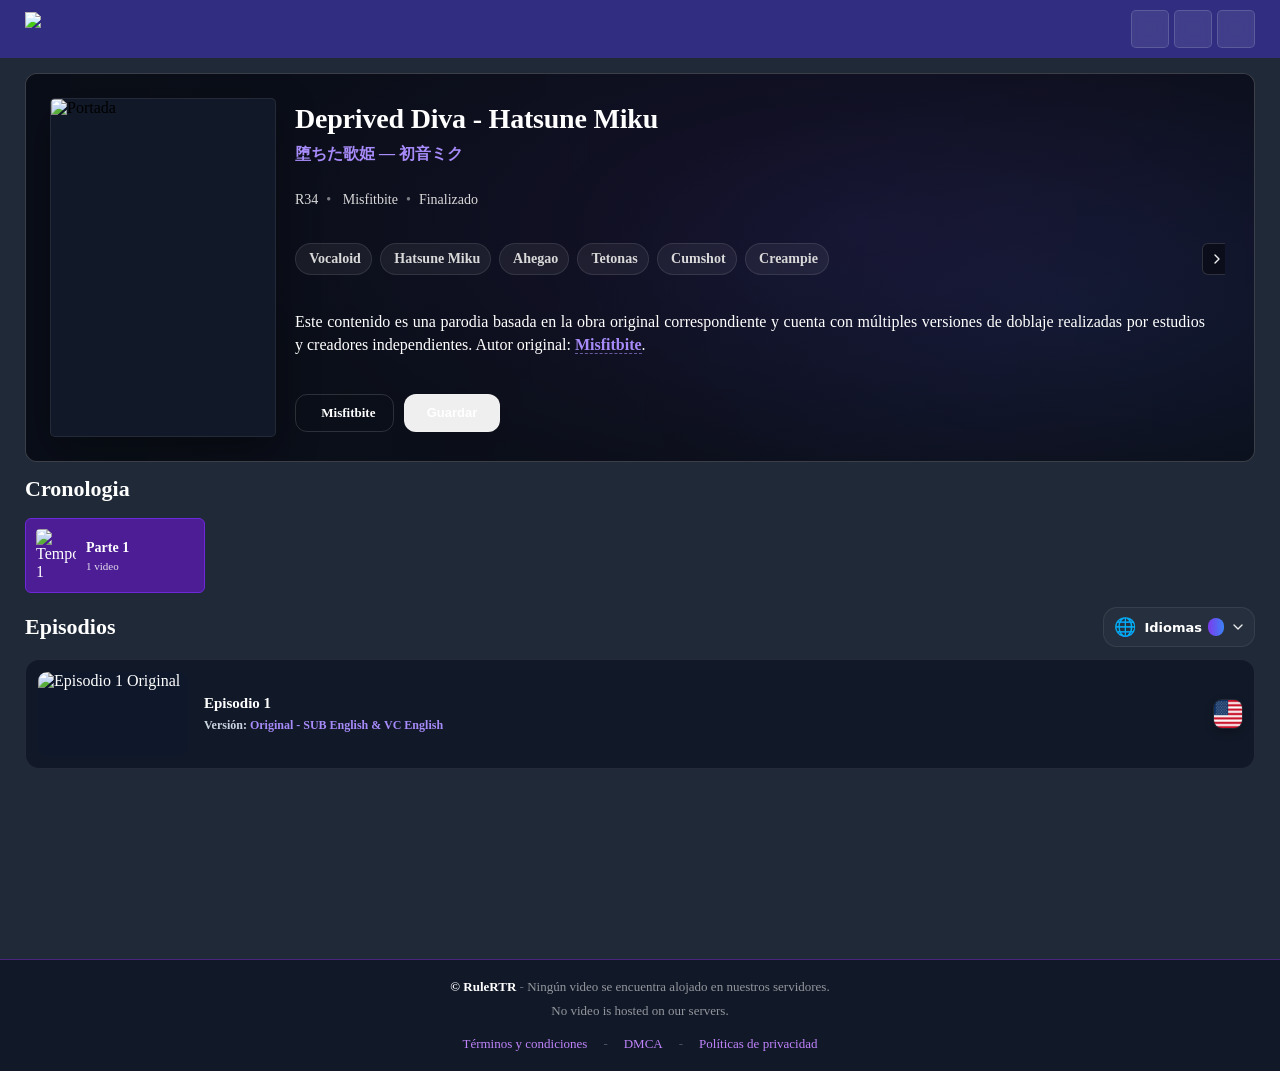
==== r/1/index.html @ e197fc90 "Create index.html" ====
<!DOCTYPE html>
<html lang="es">
<head>

<!-- Font Awesome -->
<link rel="stylesheet" href="/assets/css/font-awesome.min.css">
<link rel="preconnect" href="https://fonts.googleapis.com">
<link rel="preconnect" href="https://fonts.gstatic.com" crossorigin>
<link rel="icon" href="/favicon.ico" type="image/x-icon">
      
<meta property="og:type" content="website">
<meta content='Ver Deprived Diva - Hatsune Miku' property='og:title'/>
<meta content='https://rule.sitiosrtr.com/r/1' property='og:url'/>
<meta content='article' property='og:type'/>
<meta content='RuleRTR' property='og:site_name'/>
<meta content='Disfruta Deprived Diva - Hatsune Miku en excelente calidad...' property='og:description'/>
<meta content='https://rule.sitiosrtr.com/assets/img/cover/1.webp' property='og:image'/>
<meta content='es_ES' property='og:locale'/>
<meta content='en_US' property='og:locale:alternate'/>
<meta content='en_GB' property='og:locale:alternate'/>
<meta content='Ver Deprived Diva - Hatsune Miku' name='twitter:title'/>
<meta content='USARIO-TWITTER' name='twitter:site'/>
<meta content='USARIO-TWITTER' name='twitter:creator'/>
<meta content='summary_large_image' name='twitter:card'/>

  
<!-- CSS Style Configuracion -->
  <link rel="stylesheet" href="/assets/css/loader.css">
  <link rel="stylesheet" href="/assets/css/fonts.css">
  <link rel="stylesheet" href="/assets/css/header.css">
  <link rel="stylesheet" href="/assets/css/portada.css">
  <link rel="stylesheet" href="/assets/css/copiar.css">
  <link rel="stylesheet" href="/assets/css/biblioteca-ui.css">

<!-- JS prioridad Configuracion -->
<script src="https://cdn.onesignal.com/sdks/web/v16/OneSignalSDK.page.js" defer></script>
<script src="/assets/js/Onesignalpush.js" defer></script>
<script src="/assets/js/loader.js" defer></script>
  

  <meta charset="UTF-8" />
  <meta name="viewport" content="width=device-width, initial-scale=1.0" />

  <title> Deprived Diva - Hatsune Miku </title>

</head>
  <body>

<!-- LOADER SIMPLE (espera TODO) -->
<div id="loader">
  <div class="loader-box">
    <div class="loader-bar">
      <span></span>
    </div>
  </div>
</div>
    
<header class="header">
  <div class="header-container">
    
<!-- LOGO IZQUIERDA -->
<div class="logo">
  <a href="/">
    <img src="/assets/img/logo.webp">
  </a>
</div>

  <!-- DERECHA -->
  <div class="actions">
  <!-- 🔔 CAMPANA -->
  <button class="icon-btn" id="notifToggle">
    <i class="fa fa-bell-slash" id="bellIcon"></i>
  </button>
  <!-- 🔍 BUSCADOR -->
  <button class="icon-btn" onclick="abrirBusqueda()">
    <i class="fa fa-search"></i>
  </button>
  <!-- ☰ MENU -->
  <button class="icon-btn" onclick="toggleMenu()">
    <i class="fa fa-bars"></i>
  </button>
  </div>

<div id="searchBar">
 <div class="search-container">

  <div class="search-input-wrap">
    <i class="fa fa-search"></i>
    <input type="text" id="searchInput" placeholder="Buscar rule..." />
  </div>
  <!-- BOTÓN FILTROS -->
  <a href="/catalogo/" class="filter-btn">
    <i class="fa fa-sliders"></i>
    <span>Filtros</span>
  </a>
  <!-- TU BOTÓN X -->
  <button onclick="cerrarBusqueda()">
    <i class="fa fa-times"></i>
  </button>

</div>
</div>

<!-- WARNING -->
<div id="notifWarning">
  <span class="close" id="closeWarning">✖</span>
  <p style="margin:5px 0;">🔕 Notificaciones bloqueadas</p>
  <a href="https://media.onesignal.com/web-sdk/bell/edge-unblock.png" target="_blank">
    <img src="https://media.onesignal.com/web-sdk/bell/edge-unblock.png">
  </a>
</div>

<!-- TOAST -->
<div id="notifToast">
  <span class="close" id="closeToast">✖</span>
  <p id="toastText" style="margin:5px 0;"></p>
</div>
        

<!-- OVERLAY -->
<div id="overlay" onclick="toggleMenu()"></div>

<!-- MENÚ -->
<div id="menu">
  <div class="menu-profile">
    <div class="menu-profile-bg"></div>

    <button class="menu-profile-help" id="menuProfileHelp" type="button" onclick="toggleMenuInstructions(event)" aria-label="Ver instrucciones" aria-expanded="false">
      <i class="fa fa-exclamation"></i>
    </button>

    <div class="menu-instructions-panel" id="menuInstructionsPanel" aria-hidden="true">
      <strong>Instrucciones</strong>
      <span>Configura tu nombre desde Biblioteca.</span>
      <span>Toca la foto para cambiar tu perfil.</span>
      <span>Todo se guarda solo en este dispositivo.</span>
    </div>
 
    <button class="menu-profile-avatar" id="profilePreview" type="button" onclick="openProfilePanel()" aria-label="Ver perfil">
      <img id="profilePreviewImg" alt="Foto de perfil">
      <i class="fa fa-user"></i>
    </button>

    <div class="menu-profile-info">
      <p class="menu-profile-kicker">Biblioteca local</p>
      <p class="menu-profile-title" id="menuLibraryName">Mi biblioteca</p>
      <p class="menu-profile-subtitle" id="menuLibrarySubtitle">Instrucciones en ‹!›</p>
    </div>

    <a class="menu-profile-library" href="/biblioteca">
      <i class="fa fa-bookmark"></i>
      <span>Ver mi biblioteca</span>
    </a>

    <input class="profile-file-input" id="profileImageInput" type="file" accept="image/*">
  </div>
  
  <div class="menu-links">
    <a href="/"><i class="fa fa-home"></i>Inicio</a>
    <a href="/assets/link/Anime"><i class="fa fa-play-circle"></i>Anime</a>
    <a href="/assets/link/Hentai"><i class="fa fa-heart"></i>Hentai</a>
    <a href="/assets/link/Doujins"><i class="fa fa-book"></i>Doujins</a>
    <a href="/assets/link/Rule34"><i class="fa fa-fire"></i>Rule34</a>
    <a href="/assets/link/ErogeGames"><i class="fa fa-gamepad"></i>Eroge Games</a>
    <a href="/assets/link/DMCA"><i class="fa fa-ban"></i>DMCA</a>
    <a href="/assets/link/Contacto"><i class="fa fa-envelope"></i>Contacto</a>
    <a href="/assets/link/Donar"><i class="fa fa-paypal"></i>Donar</a>
    <a href="/assets/link/Donar"><i class="fa fa-gift"></i>Membresias</a>
    <a href="/biblioteca"><i class="fa fa-bookmark"></i>Mis Guardados</a>
  </div>

  <div class="menu-social">
    <a href="/assets/link/Twitter" title="X/Twitter"><i class="fa fa-twitter"></i></a>
    <a href="/assets/link/WhatsApp" title="WhatsApp"><i class="fa fa-whatsapp"></i></a>
    <a href="/assets/link/Facebook" title="Facebook"><i class="fa fa-facebook"></i></a>
    <a href="/assets/link/YouTube" title="YouTube"><i class="fa fa-youtube-play"></i></a>
    <a href="/assets/link/Donar" title="Donar"><i class="fa fa-paypal"></i></a>
  </div>
</div>

 <div id="profilePanel" class="profile-panel" aria-hidden="true">
  <div class="profile-panel-backdrop" onclick="closeProfilePanel()"></div>

  <div class="profile-card" role="dialog" aria-modal="true" aria-label="Perfil local">
    <button class="profile-card-close" type="button" onclick="closeProfilePanel()" aria-label="Cerrar">
      <i class="fa fa-times"></i>
    </button>

    <div class="profile-card-glow"></div>

    <div class="profile-card-avatar" id="profilePanelPreview">
      <img id="profilePanelImg" alt="Foto de perfil grande">
      <i class="fa fa-user"></i>
    </div>

    <h3 id="profilePanelTitle">Mi biblioteca</h3>
    <p id="profilePanelSubtitle">Personaliza tu biblioteca en este dispositivo.</p>

    <div class="profile-card-actions">
      <button type="button" onclick="triggerProfileImagePicker()">
        <i class="fa fa-camera"></i> Cambiar foto
      </button>
      <button type="button" class="danger" onclick="removeProfileImage()">
        <i class="fa fa-trash"></i> Quitar
      </button>
    </div>

  </div>
</div>
    
</header>
   

<!-- JS Script Configuracion -->
  <script src="/assets/js/header.js"></script>
  <script src="/assets/js/zoom.js"></script>
  <script src="/assets/js/portada.js" defer></script>
  <script src="/assets/js/biblioteca-core.js" defer></script>
  <script src="/assets/js/portada-listas.js" defer></script>






    

      
<!-- AQUI COMIENZA EL HTML NORMAL CON JS NORMAL -->
<div class="container-reproductor">
  <div class="rtr-page">

    <!-- HERO -->
    <section class="rtr-hero"
       
       style="--bg:url('/assets/img/cover/1.webp')"
      
        data-rtr-item
        data-id="1"
        data-titulo="Deprived Diva - Hatsune Miku"
        data-imagen="/assets/img/cover/1.webp"
        data-url="/r/1"
        data-badge="R34">

      <div class="rtr-hero-inner">

        <!-- Portada -->
        <div class="rtr-cover">
          <img
            src="/assets/img/banner/1.webp"
            alt="Portada">
        </div>

        <!-- Info -->
<div class="rtr-info">

  <div class="rtr-info-top">
    <h1 class="rtr-title">Deprived Diva - Hatsune Miku</h1>
    <p class="rtr-subjp">堕ちた歌姫 ― 初音ミク</p>



  </div>
    <div class="rtr-meta">
      <span><i class="fa fa-eercast" aria-hidden="true"></i> R34</span><span class="rtr-dot">•</span>
      <span><i class="fa fa-user-o" aria-hidden="true"></i>&nbsp;Misfitbite</span><span class="rtr-dot">•</span>
      <a href="/catalogo/?estado=finalizado"><span>Finalizado</span></a>
    </div>

    <div class="rtr-tags-wrap">
      <button class="rtr-tags-nav rtr-tags-left is-hidden" type="button" aria-label="Ver categorías anteriores">
        <svg viewBox="0 0 24 24" fill="none" aria-hidden="true">
          <path d="M15 6l-6 6 6 6" stroke="white" stroke-width="2" stroke-linecap="round" stroke-linejoin="round"/>
        </svg>
      </button>

      <div class="rtr-tags" id="rtrTags" aria-label="Categorías (desliza para ver más)">
        <a href="/catalogo/?categoria=Vocaloid" class="rtr-tag"><i class="fa fa-tags" aria-hidden="true"></i>&nbsp;Vocaloid</a>
        <a href="/catalogo/?personaje=Hatsune+Miku" class="rtr-tag"><i class="fa fa-tags" aria-hidden="true"></i>&nbsp;Hatsune Miku</a>
        <a href="/catalogo/?genre=Ahegao" class="rtr-tag"><i class="fa fa-tags" aria-hidden="true"></i>&nbsp;Ahegao</a>
        <a href="/catalogo/?genre=Tetonas" class="rtr-tag"><i class="fa fa-tags" aria-hidden="true"></i>&nbsp;Tetonas</a>
        <a href="/catalogo/?genre=Cumshot" class="rtr-tag"><i class="fa fa-tags" aria-hidden="true"></i>&nbsp;Cumshot</a>
        <a href="/catalogo/?genre=Creampie" class="rtr-tag"><i class="fa fa-tags" aria-hidden="true"></i>&nbsp;Creampie</a>
      </div>

      <button class="rtr-tags-nav rtr-tags-right" type="button" aria-label="Ver más categorías">
        <svg viewBox="0 0 24 24" fill="none" aria-hidden="true">
          <path d="M9 6l6 6-6 6" stroke="white" stroke-width="2" stroke-linecap="round" stroke-linejoin="round"/>
        </svg>
      </button>
    </div>

    <p class="rtr-desc">
        Este contenido es una parodia basada en la obra original correspondiente y cuenta con múltiples versiones de doblaje realizadas por estudios y creadores independientes. 
        Autor original: <a href="https://www.patreon.com/Misfitbite" target="_blank" rel="noopener" style="color:#a78bfa;text-decoration:none;font-weight:700;border-bottom:1px dashed rgba(167,139,250,.6);">Misfitbite</a>. 
    </p>
  <div class="rtr-info-bottom">


    <div class="rtr-actions">
      <a class="rtr-btn" href="/catalogo/?autor=Misfitbite">
        <i class="fa fa-user-o" aria-hidden="true"></i>&nbsp;Misfitbite&nbsp;
      </a>
      
      <button class="rtr-btn biblio-save-trigger" type="button" data-biblio-open-save>
        <i class="fa fa-bookmark-o"></i> Guardar <i class="fa fa-angle-down"></i>
      </button>
    
    </div>
  </div>

</div>    </section>
  </div>
    <!-- EPISODIOS -->

  <!-- ✅ EPISODIOS FUERA de .rtr-page -->
<div class="rtr-episodes-outer">
    <section class="rtr-episodes">

      <!-- Esto es para temporadas -->
      <h2 class="rtr-episodes-title rtr-title-space">Cronologia</h2>

      <nav class="rtr-seasons">

        <a class="rtr-season active" href="/1">
          <img src="/assets/img/cover/1.webp" alt="Temporada 1">
          <span>
            <strong>Parte 1</strong>
            <span>1 video</span>
          </span>
        </a>

      </nav>

      <!-- Esto es para episodios + selector de idiomas -->
      <div class="rtr-episodes-head">

        <h2 class="rtr-episodes-title">Episodios</h2>

        <!-- Esto es tu selector de idioma -->
        <div class="rtr-lang">
          <button class="rtr-lang-btn" id="langBtn"
            type="button"
            aria-haspopup="menu"
            aria-expanded="false"
            aria-controls="langMenu">
            <span class="rtr-lang-ico" aria-hidden="true">🌐</span>
            <span>Idiomas</span>
            <span class="rtr-lang-pill" id="langCurrentPill"></span>
            <svg class="rtr-lang-chev" viewBox="0 0 24 24" fill="none" aria-hidden="true">
              <path d="M6 9l6 6 6-6" stroke="currentColor" stroke-width="2" stroke-linecap="round" stroke-linejoin="round"/>
            </svg>
          </button>

          <div class="rtr-lang-menu" id="langMenu" role="menu" aria-label="Seleccionar idioma">

            <button type="button" class="rtr-lang-item is-active" data-lang="original" role="menuitem">
              Original <span class="rtr-lang-note">Rule Original - SUB Inglés & VC Inglés</span>
            </button>

            <!--<button type="button" class="rtr-lang-item" data-lang="sub_es" role="menuitem">
              SUB-ES <span class="rtr-lang-note">Subtítulos en español</span>
            </button>-->

          </div>
        </div>

      </div>

      <!-- Esto es para listado de episodios con TU sistema data-lang -->
      <div class="rtr-ep-grid" id="episodesGrid">



        <!-- ORIGINAL: Episodio 1 -->
        <a class="rtr-ep-card" data-lang="original" href="/1/EN">
          <div class="rtr-ep-thumb">
            <img src="/assets/img/thumb/1-1.webp" alt="Episodio 1 Original">

          </div>
          <div class="rtr-ep-info">
            <h3 class="rtr-ep-title">Episodio 1</h3>
            <div class="rtr-ep-version">Versión: <strong>Original - SUB English & VC English</strong></div>
          </div>
          <img class="rtr-ep-flag" src="/assets/img/eng.png" alt="EN">
        </a>




      </div>

    </section>
  </div>
      
</div>

        
</body>


      
</html>

<footer style="

  margin:190px 0 0;
  padding:15px 34px;
  text-align:center;
  background:#111827;
  border-top:1px solid rgba(147,51,234,.45);
  color:rgba(255,255,255,.68);
  font-size:13px;
  line-height:1.8;
">

<div style="
  margin-bottom:10px;
  color:rgba(255,255,255,.55);
">

  <span style="
    color:#fff;
    font-weight:700;">
    © RuleRTR
  </span>

  <span style="color:rgba(255,255,255,.35);">
    -
  </span>

  Ningún video se encuentra alojado en nuestros servidores.<br>
  No video is hosted on our servers.

</div>

  <div style="
    display:flex;
    justify-content:center;
    gap:10px 16px;
    flex-wrap:wrap;
  ">
    <a href="/assets/link/terminos" style="color:#c084fc;text-decoration:none;">Términos y condiciones</a>
    <span style="color:rgba(255,255,255,.25);">-</span>
    <a href="/assets/link/DMCA" style="color:#c084fc;text-decoration:none;">DMCA</a>
    <span style="color:rgba(255,255,255,.25);">-</span>
    <a href="/assets/link/privacidad" style="color:#c084fc;text-decoration:none;">Políticas de privacidad</a>
  </div>

</footer>

<script>
document.getElementById("rtr-year").textContent = new Date().getFullYear();
</script>
---- assets/css/header.css ----
* {
  box-sizing: border-box;
}

@font-face {
  font-family: 'Comic Neue';
  src: url('../fuentes/comic-neue/ComicNeue-Regular.ttf') format('truetype');
  font-weight: 400;
}

@font-face {
  font-family: 'Comic Neue';
  src: url('../fuentes/comic-neue/ComicNeue-Bold.ttf') format('truetype');
  font-weight: 700;
}


@font-face {
  font-family: 'Open Sans';
  src: url('../fuentes/open-sans/OpenSans-Regular.ttf') format('truetype');
  font-weight: 400;
}
@font-face {
  font-family: 'Open Sans';
  src: url('../fuentes/open-sans/OpenSans-SemiBold.ttf') format('truetype');
  font-weight: 600;
}
@font-face {
  font-family: 'Open Sans';
  src: url('../fuentes/open-sans/OpenSans-Bold.ttf') format('truetype');
  font-weight: 700;
}

@font-face {
  font-family: 'Rubik';
  src: url('../fuentes/rubik/Rubik-Regular.ttf') format('truetype');
  font-weight: 400;
}
@font-face {
  font-family: 'Rubik';
  src: url('../fuentes/rubik/Rubik-Medium.ttf') format('truetype');
  font-weight: 500;
}
@font-face {
  font-family: 'Rubik';
  src: url('../fuentes/rubik/Rubik-Bold.ttf') format('truetype');
  font-weight: 700;
}


/* RESET */
html, body {
  margin: 0;
  padding: 0;
  font-family: 'Open Sans', sans-serif;
}

/* HEADER */
.header {
  background: #312e81;
  position: sticky;
  top: 0;
  z-index: 1000;
}

.header-container {
  max-width: 1250px;
  margin: 0 auto;
  display: flex;
  justify-content: space-between;
  align-items: center;
  padding: 10px;
}

/* LOGO */
.logo img {
  height: 35px;
  display: block;
  filter: saturate(1.4) brightness(1.1);
}

/* ICONOS DERECHA */
.actions {
  display: flex;
  align-items: center;
  gap: 5px;
  position: relative;
}

.actions i {
  color: white;
  font-size: 18px;
  cursor: pointer;
  transition: 0.3s;
}

.actions i:hover {
  color: #775cdc;
}

/* BOTONES DEL HEADER */
.icon-btn {
  width: 38px;
  height: 38px;
  background: rgba(255, 255, 255, 0.08);
  border: 1px solid rgba(255, 255, 255, 0.15);
  padding: 0;
  border-radius: 5px;
  cursor: pointer;
  display: flex;
  align-items: center;
  justify-content: center;
  backdrop-filter: blur(6px);
  -webkit-backdrop-filter: blur(6px);
  transition: background 0.25s ease, transform 0.25s ease, border-color 0.25s ease;
}

.icon-btn i {
  color: white;
  font-size: 16px;
  pointer-events: none;
}

.icon-btn:hover {
  background: rgba(255, 255, 255, 0.15);
  border-color: rgba(255, 255, 255, 0.25);
  transform: translateY(-1px);
}

/* PERFIL DENTRO DEL TOGGLE */
.menu-profile {
  position: relative;
  padding: 18px 14px 14px;
  overflow: hidden;
  border-bottom: 1px solid rgba(255,255,255,0.12);
  background:
    radial-gradient(circle at 20% 0%, rgba(147, 51, 234, .55), transparent 42%),
    linear-gradient(135deg, rgba(22, 130, 216, .40), rgba(49, 46, 129, .30));
}

.menu-profile-bg {
  position: absolute;
  inset: 0;
  background:
    linear-gradient(135deg, rgba(255,255,255,.10), transparent 40%),
    radial-gradient(circle at 95% 15%, rgba(255,255,255,.18), transparent 24%);
  pointer-events: none;
}

.menu-profile-avatar {
  position: relative;
  width: 66px;
  height: 66px;
  margin: 0 auto 10px;
  border-radius: 22px;
  display: grid;
  place-items: center;
  overflow: hidden;
  color: #fff;
  background: linear-gradient(135deg, rgba(22, 130, 216, .85), rgba(147, 51, 234, .9));
  border: 2px solid rgba(255,255,255,.32);
  box-shadow: 0 12px 28px rgba(0,0,0,.28);
}

.menu-profile-avatar::after {
  content: "";
  position: absolute;
  inset: 3px;
  border-radius: 18px;
  border: 1px solid rgba(255,255,255,.18);
  pointer-events: none;
}

.menu-profile-avatar img {
  width: 100%;
  height: 100%;
  object-fit: cover;
  display: none;
}

.menu-profile-avatar.has-image img {
  display: block;
}

.menu-profile-avatar.has-image i {
  display: none;
}

.menu-profile-avatar i {
  font-size: 28px;
}

.menu-profile-info {
  position: relative;
  text-align: center;
}

.menu-profile-title {
  margin: 0 0 3px;
  color: #fff;
  font-size: 15px;
  font-weight: 700;
  letter-spacing: .2px;
}

.menu-profile-subtitle {
  margin: 0;
  color: rgba(255,255,255,.72);
  font-size: 12px;
  line-height: 1.25;
}

.menu-profile-actions {
  position: relative;
  display: grid;
  grid-template-columns: 1fr 1fr;
  gap: 7px;
  margin-top: 12px;
}

.menu-profile-actions button {
  min-height: 32px;
  border: 1px solid rgba(255,255,255,.14);
  border-radius: 10px;
  color: #fff;
  background: rgba(255,255,255,.10);
  cursor: pointer;
  font-size: 12px;
  font-weight: 700;
  display: flex;
  align-items: center;
  justify-content: center;
  gap: 6px;
  transition: background .2s ease, transform .2s ease, border-color .2s ease;
}

.menu-profile-actions button:hover {
  background: rgba(255,255,255,.18);
  border-color: rgba(255,255,255,.24);
  transform: translateY(-1px);
}

.menu-profile-actions i {
  font-size: 13px;
  color: #ddd6fe;
}

.profile-file-input {
  display: none;
}

/* MENÚ IZQUIERDA */
#menu {
  position: fixed;
  top: 0;
  left: -260px;
  width: 250px;
  height: 100%;
  background-color: #00384d;
  box-shadow: 2px 0 5px rgba(0,0,0,0.5);
  z-index: 2000;
  transition: left 0.3s ease;
  display: flex;
  flex-direction: column;
  justify-content: space-between;
  overflow-y: auto;
  overscroll-behavior: contain;
}

#menu.open {
  left: 0;
}

/* LINKS */
.menu-links a {
  padding: 14px 20px;
  border-bottom: 1px solid rgba(255, 255, 255, 0.1);
  color: white;
  text-decoration: none;
  font-weight: 500;
  font-size: 14px;
  display: flex;
  align-items: center;
  transition: background-color 0.3s ease;
}

.menu-links a:hover {
  background: rgba(255,255,255,0.1);
}

.menu-links a i {
  margin-right: 10px;
  width: 20px;
  text-align: center;
}

/* REDES ABAJO */
.menu-social {
  display: flex;
  justify-content: space-around;
  padding: 12px 0;
  border-top: 1px solid rgba(255,255,255,0.1);
}

.menu-social i {
  color: white;
  font-size: 18px;
  transition: 0.3s;
}

.menu-social i:hover {
  color: #775cdc;
}

/* OVERLAY */
#overlay {
  position: fixed;
  top: 0;
  left: 0;
  width: 100%;
  height: 100%;
  background: rgba(0,0,0,0.4);
  display: none;
  z-index: 1500;
}

#overlay.active {
  display: block;
}

/* BLOQUEAR SCROLL */
.no-scroll {
  overflow: hidden;
}

/* 🔍 BARRA DENTRO DEL HEADER */
#searchBar {
  position: absolute;
  top: 0;
  left: 0;
  width: 100%;
  height: 100%;
  background: #312e81;
  display: flex;
  align-items: center;
  z-index: 2000;
  transform: translateY(-100%);
  transition: 0.3s ease;  
}

#searchBar.active {
  transform: translateY(0);
}

/* INPUT */
.search-container{
  max-width: 1250px;
  width: 100%;
  margin: 0 auto;
  padding: 0 10px;

  display: flex;
  align-items: center;
  gap: 6px;
}

/* INPUT WRAP (FINO) */
.search-input-wrap{
  flex: 1;
  min-width: 0;
  height: 34px;

  display: flex;
  align-items: center;
  gap: 6px;

  padding: 0 10px;

  border-radius: 8px;
  border: 1px solid rgba(255,255,255,0.08);

  background: rgba(0,0,0,0.18);
}

/* ICONO */
.search-input-wrap i{
  font-size: 13px;
  color: rgba(255,255,255,0.55);
}

/* INPUT */
#searchBar input{
  flex: 1;
  height: 100%;
  background: transparent;
  border: none;
  outline: none;

  font-size: 13px;
  color: #eae6ff;
}

#searchBar input::placeholder{
  color: rgba(255,255,255,0.4);
}

/* FILTROS (NO GORDO) */
.filter-btn{
  height: 34px;
  padding: 0 12px;

  display: inline-flex;
  align-items: center;
  gap: 5px;

  border-radius: 8px;
  text-decoration: none;

  font-size: 12px;
  font-weight: 600;

  color: #eae6ff;

  background: rgba(255,255,255,0.08);
  border: 1px solid rgba(255,255,255,0.12);

  transition: all .15s ease;
}

.filter-btn:hover{
  background: rgba(255,255,255,0.14);
}

/* X (IGUAL ESTILO QUE INPUT) */
#searchBar button{
  width: 34px;
  height: 34px;

  border-radius: 8px;

  border: 1px solid rgba(168, 85, 247, 0.6);

  background: rgba(0,0,0,0.18);

  display: flex;
  align-items: center;
  justify-content: center;

  cursor: pointer;

  transition: all .18s ease;

  /* ✨ glow base */

}

/* hover más intenso pero elegante */
#searchBar button:hover{
  border-color: rgba(192, 132, 252, 0.9);


}

/* icono */
#searchBar button i{
  font-size: 13px;
  color: #e9d5ff;
}


/* CAMPANA */
#notifToggle.active i {
  color: #00d1ff;
}
#notifToggle.inactive i {
  color: #fff;
}

/* PANELES */
#notifWarning, #notifToast{
  position:absolute;
  top:60px;
  right:10px;
  width:250px;
  background:#222;
  color:white;
  border-radius:10px;
  padding:10px;
  display:none;
  box-shadow:0 5px 15px rgba(0,0,0,0.3);
  animation:fadeIn 0.2s ease;
  z-index:3000;
}

#notifToast{
  background:#fff;
  color:#111;
}

#notifWarning img{
  width:100%;
  border-radius:6px;
  margin-top:8px;
  cursor:pointer;
}

.close{
  position:absolute;
  top:5px;
  right:8px;
  cursor:pointer;
  font-size:14px;
  color:#aaa;
}

/* ===== PERFIL MEJORADO DENTRO DEL TOGGLE ===== */
#menu {
  background:
    linear-gradient(180deg, #07384d 0%, #062f43 44%, #052838 100%);
}

.menu-profile {
  padding: 18px 14px 16px;
  border-bottom: 0;
  box-shadow: inset 0 -1px 0 rgba(255,255,255,.10);
}

.menu-profile-avatar {
  border: 0;
  cursor: pointer;
  padding: 0;
  transition: transform .22s ease, box-shadow .22s ease, border-color .22s ease;
}

.menu-profile-avatar:hover {
  transform: translateY(-2px) scale(1.02);
  box-shadow: 0 16px 34px rgba(0,0,0,.34), 0 0 0 4px rgba(147, 51, 234, .12);
}

.avatar-edit-dot {
  position: absolute;
  right: -2px;
  bottom: -2px;
  width: 24px;
  height: 24px;
  border-radius: 999px;
  display: grid;
  place-items: center;
  background: linear-gradient(135deg, #1682d8, #9333ea);
  border: 2px solid rgba(255,255,255,.88);
  box-shadow: 0 6px 14px rgba(0,0,0,.30);
}

.avatar-edit-dot i {
  display: block !important;
  font-size: 11px;
  color: #fff;
}

.menu-profile-subtitle {
  max-width: 190px;
  margin-inline: auto;
}

.menu-links {
  padding: 0;
  margin: 0;
}

.menu-links a:first-child {
  border-top: 0;
}

.menu-links a {
  padding: 13px 18px;
}

.profile-panel {
  position: fixed;
  inset: 0;
  z-index: 3000;
  display: none;
  align-items: center;
  justify-content: center;
  padding: 18px;
}

.profile-panel.active {
  display: flex;
}

.profile-panel-backdrop {
  position: absolute;
  inset: 0;
  background: rgba(0,0,0,.58);
  backdrop-filter: blur(5px);
  -webkit-backdrop-filter: blur(5px);
}

.profile-card {
  position: relative;
  width: min(92vw, 320px);
  overflow: hidden;
  text-align: center;
  border-radius: 24px;
  padding: 24px 18px 18px;
  color: #fff;
  background:
    radial-gradient(circle at 22% 0%, rgba(22,130,216,.48), transparent 38%),
    radial-gradient(circle at 90% 5%, rgba(147,51,234,.50), transparent 35%),
    linear-gradient(180deg, rgba(15,23,42,.98), rgba(17,24,39,.98));
  border: 1px solid rgba(255,255,255,.14);
  box-shadow: 0 25px 65px rgba(0,0,0,.50);
}

.profile-card-glow {
  position: absolute;
  inset: 0;
  background: linear-gradient(135deg, rgba(255,255,255,.11), transparent 40%);
  pointer-events: none;
}

.profile-card-close {
  position: absolute;
  top: 10px;
  right: 10px;
  width: 34px;
  height: 34px;
  border: 1px solid rgba(255,255,255,.14);
  border-radius: 12px;
  color: #fff;
  background: rgba(255,255,255,.09);
  cursor: pointer;
  z-index: 2;
}

.profile-card-avatar {
  position: relative;
  z-index: 1;
  width: 122px;
  height: 122px;
  margin: 0 auto 13px;
  border-radius: 34px;
  display: grid;
  place-items: center;
  overflow: hidden;
  background: linear-gradient(135deg, rgba(22,130,216,.9), rgba(147,51,234,.95));
  border: 3px solid rgba(255,255,255,.32);
  box-shadow: 0 18px 38px rgba(0,0,0,.36);
}

.profile-card-avatar img {
  width: 100%;
  height: 100%;
  object-fit: cover;
  display: none;
}

.profile-card-avatar.has-image img {
  display: block;
}

.profile-card-avatar.has-image i {
  display: none;
}

.profile-card-avatar i {
  font-size: 48px;
  color: #fff;
}

.profile-card h3 {
  position: relative;
  z-index: 1;
  margin: 0 0 5px;
  font-size: 19px;
  letter-spacing: .2px;
}

.profile-card p {
  position: relative;
  z-index: 1;
  margin: 0 0 15px;
  color: rgba(255,255,255,.72);
  font-size: 13px;
}

.profile-card-actions {
  position: relative;
  z-index: 1;
  display: grid;
  grid-template-columns: 1fr 1fr;
  gap: 8px;
}

.profile-card-actions button,
.profile-card-library {
  min-height: 38px;
  border-radius: 13px;
  border: 1px solid rgba(255,255,255,.14);
  color: #fff;
  background: rgba(255,255,255,.10);
  font-size: 13px;
  font-weight: 700;
  cursor: pointer;
  text-decoration: none;
  display: flex;
  align-items: center;
  justify-content: center;
  gap: 7px;
  transition: transform .2s ease, background .2s ease, border-color .2s ease;
}

.profile-card-actions button:hover,
.profile-card-library:hover {
  transform: translateY(-1px);
  background: rgba(255,255,255,.17);
  border-color: rgba(255,255,255,.24);
}

.profile-card-actions .danger {
  background: rgba(239,68,68,.14);
}

.profile-card-library {
  position: relative;
  z-index: 1;
  margin-top: 9px;
  background: linear-gradient(135deg, rgba(22,130,216,.28), rgba(147,51,234,.28));
}

@media (max-width: 420px) {
  .menu-profile {
    padding: 16px 12px 14px;
  }

  .menu-links a {
    padding: 12px 16px;
  }

  .profile-card {
    width: min(94vw, 310px);
  }
}


/* ===== AJUSTE TOP: PERFIL LIMPIO SIN CÁMARA ===== */
#menu {
  width: 250px;
  background:
    radial-gradient(circle at 35% -12%, rgba(147, 51, 234, .30), transparent 34%),
    linear-gradient(180deg, #07384d 0%, #062f43 46%, #052838 100%);
}

.menu-profile {
  padding: 0;
  border-bottom: 1px solid rgba(255,255,255,.08);
  box-shadow: none;
  background:
    linear-gradient(145deg, rgba(147,51,234,.70) 0%, rgba(22,130,216,.44) 42%, rgba(7,56,77,.98) 100%);
}

.menu-profile-bg {
  background:
    radial-gradient(circle at 18% 8%, rgba(255,255,255,.16), transparent 24%),
    radial-gradient(circle at 82% 18%, rgba(255,255,255,.11), transparent 22%),
    linear-gradient(180deg, transparent 0%, rgba(0,0,0,.16) 100%);
}

.menu-profile::after {
  content: "";
  position: absolute;
  left: 14px;
  right: 14px;
  bottom: 0;
  height: 1px;
  background: linear-gradient(90deg, transparent, rgba(255,255,255,.18), transparent);
}

.menu-profile-avatar {
  width: 82px;
  height: 82px;
  margin: 18px auto 9px;
  border-radius: 26px;
  background:
    linear-gradient(135deg, rgba(255,255,255,.16), rgba(255,255,255,.04)),
    linear-gradient(135deg, #1682d8, #9333ea);
  border: 1px solid rgba(255,255,255,.34);
  box-shadow:
    0 14px 30px rgba(0,0,0,.32),
    0 0 0 5px rgba(255,255,255,.06);
}

.menu-profile-avatar::before {
  content: "";
  position: absolute;
  inset: -1px;
  border-radius: inherit;
  background: linear-gradient(135deg, rgba(255,255,255,.55), transparent 42%, rgba(147,51,234,.35));
  opacity: .65;
  pointer-events: none;
  z-index: 1;
  mix-blend-mode: screen;
}

.menu-profile-avatar::after {
  inset: 5px;
  border-radius: 21px;
  border: 1px solid rgba(255,255,255,.14);
  z-index: 2;
}

.menu-profile-avatar img,
.menu-profile-avatar > i {
  position: relative;
  z-index: 0;
}

.menu-profile-avatar:hover {
  transform: translateY(-2px) scale(1.015);
  box-shadow:
    0 18px 38px rgba(0,0,0,.38),
    0 0 0 6px rgba(147, 51, 234, .12);
}

.avatar-edit-dot {
  display: none !important;
}

.menu-profile-info {
  padding: 0 14px 15px;
}

.menu-profile-kicker {
  margin: 0 auto 4px;
  width: max-content;
  max-width: 100%;
  padding: 4px 10px;
  border-radius: 999px;
  color: rgba(255,255,255,.88);
  background: rgba(255,255,255,.11);
  border: 1px solid rgba(255,255,255,.12);
  font-size: 10px;
  font-weight: 800;
  letter-spacing: .6px;
  text-transform: uppercase;
}

.menu-profile-title {
  margin: 0;
  font-size: 17px;
  line-height: 1.1;
  text-shadow: 0 2px 10px rgba(0,0,0,.24);
}

.menu-profile-subtitle {
  display: inline-flex;
  align-items: center;
  justify-content: center;
  margin: 8px auto 0;
  padding: 6px 11px;
  max-width: none;
  border-radius: 999px;
  color: rgba(255,255,255,.86);
  background: rgba(0,0,0,.16);
  border: 1px solid rgba(255,255,255,.10);
  font-size: 11px;
  font-weight: 700;
  line-height: 1;
}

.menu-links {
  padding: 0;
  margin: 0;
}

.menu-links a {
  min-height: 46px;
  padding: 0 18px;
  border-bottom: 1px solid rgba(255,255,255,.075);
  background: transparent;
}

.menu-links a:first-child {
  border-top: 0;
}

.menu-links a:hover {
  background: linear-gradient(90deg, rgba(147,51,234,.18), rgba(22,130,216,.10));
}

.menu-social {
  padding: 10px 0;
  margin-top: auto;
}

.profile-card {
  width: min(92vw, 340px);
  padding: 18px;
  border-radius: 26px;
  background:
    radial-gradient(circle at 24% 0%, rgba(147,51,234,.48), transparent 34%),
    radial-gradient(circle at 85% 5%, rgba(22,130,216,.44), transparent 36%),
    linear-gradient(180deg, rgba(15,23,42,.98), rgba(7,56,77,.98));
}

.profile-card::before {
  content: "";
  position: absolute;
  inset: 0;
  background: linear-gradient(135deg, rgba(255,255,255,.12), transparent 38%);
  pointer-events: none;
}

.profile-card-avatar {
  width: 140px;
  height: 140px;
  margin: 10px auto 14px;
  border-radius: 38px;
  border: 1px solid rgba(255,255,255,.35);
  box-shadow:
    0 22px 45px rgba(0,0,0,.42),
    0 0 0 7px rgba(255,255,255,.055);
}

.profile-card h3 {
  font-size: 21px;
}

.profile-card p {
  margin-bottom: 16px;
}

.profile-card-actions button,
.profile-card-library {
  min-height: 41px;
  border-radius: 14px;
}

@media (max-width: 420px) {
  .menu-profile-avatar {
    width: 78px;
    height: 78px;
    margin-top: 16px;
  }

  .menu-profile-info {
    padding-bottom: 14px;
  }

  .menu-links a {
    min-height: 44px;
  }
}

/* ===== AJUSTE FINAL: BIBLIOTECA VISIBLE + SIN HOVER LEVANTADO ===== */
.menu-profile {
  background:
    radial-gradient(circle at 14% 0%, rgba(255,255,255,.16), transparent 24%),
    radial-gradient(circle at 88% 8%, rgba(147,51,234,.30), transparent 28%),
    linear-gradient(145deg, rgba(147,51,234,.64) 0%, rgba(22,130,216,.40) 44%, rgba(7,56,77,.98) 100%);
}

.menu-profile-avatar {
  margin: 17px auto 10px;
  cursor: pointer;
  transition: box-shadow .2s ease, filter .2s ease, border-color .2s ease, background .2s ease;
}

.menu-profile-avatar:hover {
  transform: none !important;
  filter: brightness(1.06);
  border-color: rgba(255,255,255,.46);
  box-shadow:
    0 14px 30px rgba(0,0,0,.34),
    0 0 0 5px rgba(255,255,255,.075),
    0 0 22px rgba(147,51,234,.22);
}

.menu-profile-info {
  padding: 0 12px 12px;
}

.menu-profile-title {
  font-size: 16px;
}

.menu-profile-subtitle {
  display: block;
  width: fit-content;
  max-width: 100%;
  margin: 7px auto 10px;
  padding: 0;
  border: 0;
  background: transparent;
  color: rgba(255,255,255,.76);
  font-size: 11.5px;
  font-weight: 600;
  line-height: 1.25;
}

.menu-profile-library {
  position: relative;
  z-index: 2;
  width: 100%;
  min-height: 39px;
  border-radius: 14px;
  display: flex;
  align-items: center;
  justify-content: center;
  gap: 8px;
  color: #fff;
  text-decoration: none;
  font-size: 13px;
  font-weight: 800;
  background:
    linear-gradient(135deg, rgba(255,255,255,.18), rgba(255,255,255,.08)),
    linear-gradient(135deg, rgba(22,130,216,.40), rgba(147,51,234,.36));
  border: 1px solid rgba(255,255,255,.20);
  box-shadow: inset 0 1px 0 rgba(255,255,255,.14), 0 8px 18px rgba(0,0,0,.18);
  transition: background .2s ease, border-color .2s ease, filter .2s ease;
}

.menu-profile-library:hover {
  transform: none !important;
  filter: brightness(1.06);
  border-color: rgba(255,255,255,.30);
  background:
    linear-gradient(135deg, rgba(255,255,255,.23), rgba(255,255,255,.11)),
    linear-gradient(135deg, rgba(22,130,216,.48), rgba(147,51,234,.44));
}

.menu-profile-library i {
  width: auto;
  margin: 0;
  color: #ddd6fe;
  font-size: 14px;
}

.menu-links {
  padding-top: 0 !important;
}

.menu-links a {
  min-height: 44px;
  padding: 0 18px;
}

.menu-links a:hover,
.profile-card-actions button:hover,
.profile-card-library:hover,
.icon-btn:hover {
  transform: none !important;
}

.profile-card-actions button,
.profile-card-library {
  transition: background .2s ease, border-color .2s ease, filter .2s ease;
}

.profile-card-actions button:hover,
.profile-card-library:hover {
  filter: brightness(1.06);
}

@media (max-width: 420px) {
  .menu-profile-info {
    padding-bottom: 11px;
  }

  .menu-profile-library {
    min-height: 38px;
  }
}

/* ===== REFINADO COMPACTO: PERFIL DEL TOGGLE ===== */
#menu {
  width: 250px;
  background:
    radial-gradient(circle at 30% -12%, rgba(147,51,234,.20), transparent 34%),
    linear-gradient(180deg, #06364a 0%, #052c3d 100%);
}

.menu-profile {
  position: relative;
  display: grid;
  grid-template-columns: 62px 1fr;
  column-gap: 10px;
  row-gap: 10px;
  align-items: center;
  padding: 12px;
  min-height: auto;
  overflow: hidden;
  background:
    radial-gradient(circle at 0% 0%, rgba(167,139,250,.34), transparent 36%),
    radial-gradient(circle at 100% 0%, rgba(22,130,216,.24), transparent 34%),
    linear-gradient(145deg, rgba(49,46,129,.70), rgba(7,56,77,.96));
  border-bottom: 1px solid rgba(255,255,255,.08);
  box-shadow: inset 0 -1px 0 rgba(0,0,0,.18);
}

.menu-profile::after {
  left: 12px;
  right: 12px;
  background: linear-gradient(90deg, transparent, rgba(255,255,255,.12), transparent);
}

.menu-profile-bg {
  opacity: .75;
  background:
    linear-gradient(135deg, rgba(255,255,255,.10), transparent 38%),
    radial-gradient(circle at 88% 20%, rgba(255,255,255,.10), transparent 22%);
}

.menu-profile-avatar {
  grid-column: 1;
  width: 58px;
  height: 58px;
  margin: 0;
  border-radius: 18px;
  background:
    linear-gradient(135deg, rgba(255,255,255,.12), rgba(255,255,255,.04)),
    linear-gradient(135deg, #1682d8, #7c3aed);
  border: 1px solid rgba(255,255,255,.24);
  box-shadow:
    0 10px 22px rgba(0,0,0,.28),
    0 0 0 4px rgba(255,255,255,.045);
}

.menu-profile-avatar::before {
  opacity: .35;
}

.menu-profile-avatar::after {
  inset: 4px;
  border-radius: 14px;
  border-color: rgba(255,255,255,.12);
}

.menu-profile-avatar i {
  font-size: 22px;
}

.menu-profile-avatar:hover {
  filter: brightness(1.04);
  border-color: rgba(255,255,255,.34);
  box-shadow:
    0 10px 22px rgba(0,0,0,.30),
    0 0 0 4px rgba(255,255,255,.06),
    0 0 18px rgba(124,58,237,.16);
}

.menu-profile-info {
  grid-column: 2;
  position: relative;
  z-index: 2;
  padding: 0;
  text-align: left;
  min-width: 0;
}

.menu-profile-kicker {
  display: inline-flex;
  width: auto;
  margin: 0 0 5px;
  padding: 3px 8px;
  border-radius: 999px;
  color: rgba(255,255,255,.78);
  background: rgba(255,255,255,.08);
  border: 1px solid rgba(255,255,255,.10);
  font-size: 9px;
  line-height: 1;
  letter-spacing: .45px;
}

.menu-profile-title {
  margin: 0;
  font-size: 15px;
  line-height: 1.1;
  font-weight: 800;
  white-space: nowrap;
  overflow: hidden;
  text-overflow: ellipsis;
}

.menu-profile-subtitle {
  display: block;
  width: auto;
  margin: 4px 0 0;
  padding: 0;
  color: rgba(255,255,255,.66);
  font-size: 11px;
  font-weight: 600;
  line-height: 1.15;
  background: transparent;
  border: 0;
}

.menu-profile-library {
  grid-column: 1 / -1;
  position: relative;
  z-index: 2;
  width: 100%;
  min-height: 34px;
  border-radius: 12px;
  gap: 7px;
  font-size: 12.5px;
  background:
    linear-gradient(135deg, rgba(255,255,255,.13), rgba(255,255,255,.06)),
    linear-gradient(135deg, rgba(22,130,216,.34), rgba(124,58,237,.30));
  border: 1px solid rgba(255,255,255,.16);
  box-shadow: inset 0 1px 0 rgba(255,255,255,.10);
}

.menu-profile-library:hover {
  filter: brightness(1.05);
  border-color: rgba(255,255,255,.24);
  background:
    linear-gradient(135deg, rgba(255,255,255,.17), rgba(255,255,255,.08)),
    linear-gradient(135deg, rgba(22,130,216,.42), rgba(124,58,237,.36));
}

.menu-profile-library i {
  font-size: 13px;
  color: #c4b5fd;
}

.menu-links a {
  min-height: 41px;
  padding: 0 16px;
  font-size: 13.5px;
  border-bottom-color: rgba(255,255,255,.065);
}

.menu-links a i {
  margin-right: 9px;
  color: rgba(255,255,255,.82);
}

.menu-social {
  padding: 9px 0;
}

/* Modal de perfil más fino */
.profile-card {
  width: min(92vw, 310px);
  padding: 17px 16px 16px;
  border-radius: 22px;
}

.profile-card-avatar {
  width: 116px;
  height: 116px;
  margin: 8px auto 12px;
  border-radius: 32px;
}

.profile-card h3 {
  font-size: 19px;
}

.profile-card p {
  font-size: 12.5px;
  margin-bottom: 14px;
}

.profile-card-actions button,
.profile-card-library {
  min-height: 37px;
  border-radius: 12px;
  font-size: 12.5px;
}

@media (max-width: 420px) {
  #menu { width: 248px; }
  .menu-profile { padding: 11px; grid-template-columns: 60px 1fr; column-gap: 9px; }
  .menu-profile-avatar { width: 56px; height: 56px; border-radius: 17px; }
  .menu-profile-title { font-size: 14.5px; }
  .menu-profile-library { min-height: 33px; }
  .menu-links a { min-height: 40px; }
}


/* ===== AJUSTE LIMPIO FINAL: PERFIL SIN COLORES RAROS / SIN DOBLE MARCO ===== */
#menu {
  background: #1f2937 !important;
}

.menu-profile {
  grid-template-columns: 56px 1fr !important;
  column-gap: 10px !important;
  row-gap: 9px !important;
  padding: 12px !important;
  background: #243244 !important;
  border-bottom: 1px solid rgba(255,255,255,.08) !important;
  box-shadow: inset 0 -1px 0 rgba(0,0,0,.20) !important;
}

.menu-profile-bg,
.menu-profile::after {
  display: none !important;
}

.menu-profile-avatar {
  width: 54px !important;
  height: 54px !important;
  border-radius: 16px !important;
  margin: 0 !important;
  background: #1f2937 !important;
  border: 1px solid rgba(147,51,234,.55) !important;
  box-shadow: 0 8px 18px rgba(0,0,0,.26) !important;
  transition: border-color .2s ease, filter .2s ease, box-shadow .2s ease !important;
}

.menu-profile-avatar::before,
.menu-profile-avatar::after {
  display: none !important;
}

.menu-profile-avatar:hover {
  transform: none !important;
  filter: brightness(1.06) !important;
  border-color: rgba(168,85,247,.85) !important;
  box-shadow: 0 8px 18px rgba(0,0,0,.30), 0 0 0 3px rgba(147,51,234,.12) !important;
}

.menu-profile-avatar img {
  border-radius: inherit !important;
}

.menu-profile-avatar i {
  color: rgba(255,255,255,.86) !important;
  font-size: 21px !important;
}

.menu-profile-info {
  padding: 0 !important;
  text-align: left !important;
}

.menu-profile-kicker {
  margin: 0 0 4px !important;
  padding: 0 !important;
  background: transparent !important;
  border: 0 !important;
  color: #a78bfa !important;
  font-size: 9.5px !important;
  font-weight: 800 !important;
  letter-spacing: .55px !important;
}

.menu-profile-title {
  margin: 0 !important;
  color: #fff !important;
  font-size: 14.5px !important;
  line-height: 1.1 !important;
  font-weight: 800 !important;
  text-shadow: none !important;
}

.menu-profile-subtitle {
  margin: 4px 0 0 !important;
  color: rgba(255,255,255,.62) !important;
  font-size: 10.8px !important;
  font-weight: 600 !important;
  line-height: 1.2 !important;
}

.menu-profile-library {
  grid-column: 1 / -1 !important;
  min-height: 34px !important;
  border-radius: 11px !important;
  background: rgba(147,51,234,.18) !important;
  border: 1px solid rgba(147,51,234,.46) !important;
  color: #fff !important;
  box-shadow: none !important;
}

.menu-profile-library:hover {
  transform: none !important;
  filter: brightness(1.08) !important;
  background: rgba(147,51,234,.26) !important;
  border-color: rgba(168,85,247,.72) !important;
}

.menu-profile-library i {
  color: #c4b5fd !important;
}

.menu-links a:hover {
  background: rgba(147,51,234,.14) !important;
}

@media (max-width: 420px) {
  .menu-profile {
    grid-template-columns: 54px 1fr !important;
    padding: 11px !important;
  }
  .menu-profile-avatar {
    width: 52px !important;
    height: 52px !important;
  }
}

/* ===== ÚLTIMO AJUSTE: NOMBRE DIRECTO + ALERTA PEQUEÑA + COLORES SÓLIDOS ===== */
.menu-profile {
  background: #243244 !important;
}

.menu-profile-title {
  max-width: 100% !important;
}

.menu-profile-hint {
  width: fit-content;
  max-width: 100%;
  margin-top: 6px;
  padding: 5px 8px;
  border-radius: 9px;
  display: inline-flex;
  align-items: center;
  gap: 6px;
  color: #e9d5ff;
  text-decoration: none;
  font-size: 10.5px;
  font-weight: 800;
  line-height: 1;
  background: rgba(147,51,234,.16);
  border: 1px solid rgba(147,51,234,.36);
  transition: background .2s ease, border-color .2s ease, filter .2s ease;
}

.menu-profile-hint:hover {
  transform: none !important;
  filter: brightness(1.06);
  background: rgba(147,51,234,.24);
  border-color: rgba(168,85,247,.58);
}

.menu-profile-hint i {
  width: auto !important;
  margin: 0 !important;
  color: #c4b5fd !important;
  font-size: 12px !important;
}

.menu-profile-library {
  background: #4c1d95 !important;
  border-color: #6d28d9 !important;
}

.menu-profile-library:hover {
  background: #5b21b6 !important;
  border-color: #7c3aed !important;
}

.profile-card {
  background: #111827 !important;
  border: 1px solid rgba(147,51,234,.34) !important;
  box-shadow: 0 25px 65px rgba(0,0,0,.55) !important;
}

.profile-card::before,
.profile-card-glow {
  display: none !important;
}

.profile-card-avatar {
  background: #1f2937 !important;
  border: 1px solid rgba(147,51,234,.55) !important;
  box-shadow: 0 16px 36px rgba(0,0,0,.38) !important;
}

.profile-card-close {
  background: #1f2937 !important;
  border-color: rgba(255,255,255,.12) !important;
}

.profile-card-actions button {
  background: #374151 !important;
  border-color: #4b5563 !important;
  color: #fff !important;
}

.profile-card-actions button:hover {
  background: #4b5563 !important;
  border-color: #6b7280 !important;
  transform: none !important;
}

.profile-card-actions .danger {
  background: #7f1d1d !important;
  border-color: #991b1b !important;
}

.profile-card-actions .danger:hover {
  background: #991b1b !important;
  border-color: #b91c1c !important;
}

@media (max-width: 420px) {
  .menu-profile-hint {
    font-size: 10px;
    padding: 5px 7px;
  }
}


/* ===== FINAL LIMPIO: INSTRUCCIONES EN ! + 3 LÍNEAS ORDENADAS ===== */
.menu-profile {
  position: relative !important;
  grid-template-columns: 56px 1fr !important;
  column-gap: 10px !important;
  row-gap: 9px !important;
  padding: 12px 10px 10px !important;
  background: #243244 !important;
  overflow: visible !important;
}

.menu-profile-bg,
.menu-profile::before,
.menu-profile::after {
  display: none !important;
}

.menu-profile-avatar {
  grid-row: 1 / span 2 !important;
  width: 54px !important;
  height: 54px !important;
  margin: 0 !important;
  border-radius: 16px !important;
  background: #1f2937 !important;
  border: 1px solid rgba(167,139,250,.55) !important;
  box-shadow: none !important;
}

.menu-profile-avatar::before,
.menu-profile-avatar::after {
  display: none !important;
}

.menu-profile-avatar:hover {
  transform: none !important;
  filter: brightness(1.05) !important;
  box-shadow: none !important;
}

.menu-profile-info {
  min-width: 0 !important;
  padding: 0 28px 0 0 !important;
  text-align: left !important;
  align-self: center !important;
}

.menu-profile-kicker {
  margin: 0 0 3px !important;
  color: #a78bfa !important;
  font-size: 9.5px !important;
  line-height: 1 !important;
  font-weight: 900 !important;
  letter-spacing: .55px !important;
  text-transform: uppercase !important;
}

.menu-profile-title {
  margin: 0 !important;
  max-width: 138px !important;
  color: #fff !important;
  font-size: 15px !important;
  line-height: 1.12 !important;
  font-weight: 800 !important;
  white-space: nowrap !important;
  overflow: hidden !important;
  text-overflow: ellipsis !important;
}

.menu-profile-subtitle {
  margin: 4px 0 0 !important;
  color: rgba(255,255,255,.68) !important;
  font-size: 10.8px !important;
  line-height: 1.1 !important;
  font-weight: 600 !important;
  white-space: nowrap !important;
}

.menu-profile-help {
  position: absolute;
  top: 10px;
  right: 10px;
  z-index: 7;
  width: 24px;
  height: 24px;
  padding: 0;
  border-radius: 999px;
  border: 1px solid rgba(167,139,250,.45);
  background: #2d2240;
  color: #ddd6fe;
  display: grid;
  place-items: center;
  cursor: pointer;
  transition: background .18s ease, border-color .18s ease, filter .18s ease;
}

.menu-profile-help:hover,
.menu-profile-help[aria-expanded="true"] {
  transform: none !important;
  filter: brightness(1.08);
  background: #3b2560;
  border-color: rgba(196,181,253,.72);
}

.menu-profile-help i {
  width: auto !important;
  margin: 0 !important;
  color: inherit !important;
  font-size: 12px !important;
}

.menu-instructions-panel {
  position: absolute;
  top: 39px;
  right: 9px;
  z-index: 20;
  width: 218px;
  padding: 10px 11px;
  border-radius: 13px;
  background: #111827;
  border: 1px solid rgba(167,139,250,.36);
  box-shadow: 0 16px 36px rgba(0,0,0,.42);
  color: #e5e7eb;
  display: none;
}

.menu-instructions-panel.active {
  display: block;
}

.menu-instructions-panel::before {
  content: "";
  position: absolute;
  top: -6px;
  right: 13px;
  width: 10px;
  height: 10px;
  background: #111827;
  border-left: 1px solid rgba(167,139,250,.36);
  border-top: 1px solid rgba(167,139,250,.36);
  transform: rotate(45deg);
}

.menu-instructions-panel strong {
  display: block;
  margin-bottom: 6px;
  color: #c4b5fd;
  font-size: 11px;
  line-height: 1;
  font-weight: 900;
}

.menu-instructions-panel span {
  display: block;
  color: rgba(255,255,255,.74);
  font-size: 10.8px;
  line-height: 1.28;
}

.menu-instructions-panel span + span {
  margin-top: 4px;
}

.menu-profile-library {
  grid-column: 1 / -1 !important;
  min-height: 34px !important;
  margin-top: 0 !important;
  border-radius: 11px !important;
  background: #4c1d95 !important;
  border: 1px solid #6d28d9 !important;
  color: #fff !important;
  box-shadow: none !important;
  font-size: 13px !important;
}

.menu-profile-library:hover {
  transform: none !important;
  filter: brightness(1.07) !important;
  background: #5b21b6 !important;
  border-color: #7c3aed !important;
}

.menu-profile-hint {
  display: none !important;
}

@media (max-width: 420px) {
  .menu-profile {
    grid-template-columns: 54px 1fr !important;
    padding: 11px 10px 10px !important;
  }
  .menu-profile-avatar {
    width: 52px !important;
    height: 52px !important;
  }
  .menu-profile-title {
    max-width: 130px !important;
  }
  .menu-instructions-panel {
    width: 210px;
  }
}
---- assets/css/portada.css ----
*,
*::before,
*::after{
  box-sizing: border-box;
}
body{ font-family:'Inter';background: #1f2937;margin: 0 auto;

}
  /* ===== BLOQUEAR SELECCIÓN GLOBAL ===== */
  html, body, .rtr-page {
  -webkit-user-select: none;
  -moz-user-select: none;
  -ms-user-select: none;
  user-select: none;
}

.container-reproductor {
    max-width: 1250px;
    margin: 15px auto 0; /* Margin bueno we 🔥 */
    padding: 0 10px; /* ← izquierda y derecha */
}

/* ===== PERMITIR SOLO EN TEXTO ESPECÍFICO ===== */
.rtr-title,
.rtr-subjp,
.rtr-desc {
  -webkit-user-select: text;
  -moz-user-select: text;
  -ms-user-select: text;
  user-select: text;
}
  
.rtr-page{
  width:100%;
  max-width:100%;
  box-sizing:border-box;

  /* FIX GLOBAL: si algo intenta salirse, lo cortas aquí */
  overflow-x:hidden;
}
.rtr-page *{ box-sizing:border-box; }
.rtr-page h1, .rtr-page h2, .rtr-page p{ margin:0; }

/* ===== HERO ===== */
.rtr-hero{
  position:relative;
  border-radius:12px;
  overflow:hidden;
  background:#0b0f19;
  border:1px solid rgba(255,255,255,0.20);

  /* FIX: nunca más grande que pantalla */
  max-width:100%;
}

/* Fondo */
.rtr-hero::before{
  content:"";
  position:absolute;
  inset:0;
  background:
    radial-gradient(1100px 480px at 70% 40%, rgba(124,58,237,.20), transparent 60%),
    radial-gradient(900px 420px at 85% 60%, rgba(59,130,246,.16), transparent 55%),
    linear-gradient(90deg, rgba(11,15,25,.95) 0%, rgba(11,15,25,.78) 45%, rgba(11,15,25,.92) 100%),
    var(--bg) center / cover no-repeat;
  transform:scale(1.00);
  opacity:.50;
}

/* Layout */
.rtr-hero-inner{
  position:relative;
  z-index:2;
  display:flex;
  gap:14px;
  padding:24px;
  align-items:stretch;
  min-width:0;
}

/* Portada */
.rtr-cover{
  width:226px;
  flex:0 0 226px;
  aspect-ratio:2 / 3;
  border-radius:5px;
  overflow:hidden;
  background:#111827;
  box-shadow:0 14px 40px rgba(0,0,0,.35);
  border:1px solid rgba(255,255,255,.08);
}
.rtr-cover img{
  width:100%;
  height:100%;
  object-fit:cover;
  display:block;
}

/* Info derecha */
.rtr-info{
  flex:1 1 auto;
  min-width:0;
  color:#fff;
  font-size:15px !important;
  padding: 5px;
  display:flex;
  flex-direction:column;
  justify-content:space-between;
}
.rtr-info-top{
  min-width:0;
}

.rtr-info-bottom{
  min-width:0;
}

/* Título */
.rtr-title{
  font-size: clamp(20px, 2.2vw, 28px);
  margin:0 0 0 0 !important;
  font-weight:700;
  letter-spacing:-.2px;
  line-height:1.12;
  color:#ffffff !important;
  overflow-wrap:anywhere;
  /* 👇 LIMITE A 2 LÍNEAS */
  display: -webkit-box;
  -webkit-line-clamp: 2;
  -webkit-box-orient: vertical;
  overflow: hidden;
}

/* Sub japonés */
.rtr-subjp{
  font-size:16px;
  font-weight:700;
  color:#a78bfa;
  line-height:1.2;
  overflow-wrap:anywhere;
  padding: 10px 0 0 0;
  /* 👇 SOLO 1 LÍNEA */
  white-space: nowrap;
  overflow: hidden;
  text-overflow: ellipsis;
}

.rtr-meta{
  display:flex;
  flex-wrap:wrap;
  gap:8px;
  font-size:14px;
  color:#D9D9D9;
  min-width:0;
  padding: 0 0;
}

.rtr-dot{ opacity:.55; }

/* ===== CATEGORÍAS ===== */
.rtr-tags-wrap{
  position:relative;
  max-width:100%;
  overflow:hidden;
  margin: 0 0 0 0;
  padding: 5px 0 5px 0!important;
}

/* Fade base (apagados por defecto) */
.rtr-tags-wrap::before,
.rtr-tags-wrap::after{
  content:"";
  position:absolute;
  top:0;
  bottom:0;
  width:26px;
  pointer-events:none;
  z-index:5;
  opacity:0;
  transition:opacity .18s ease;
}

/* IZQUIERDA */
.rtr-tags-wrap::before{
  left:0;
  background:linear-gradient(to right, rgba(11,15,25,.90), rgba(11,15,25,0));
}

/* DERECHA */
.rtr-tags-wrap::after{
  right:0;
  background:linear-gradient(to left, rgba(11,15,25,.90), rgba(11,15,25,0));
}

/* Cuando deben aparecer */
.rtr-tags-wrap.show-left-fade::before{
  opacity:1;
}

.rtr-tags-wrap.show-right-fade::after{
  opacity:1;
}
.rtr-tags{
  display:flex;
  align-items:center;
  gap:8px;
  flex-wrap:nowrap;
  overflow-x:auto;
  overflow-y:hidden;
  -webkit-overflow-scrolling:touch;

  /* padding para que flechas NO tapen tags */
  padding:2px 32px 2px 0;

  /* FIX: que respete ancho del contenedor */
  max-width:100%;
  min-width:0;

  /* Ocultar scrollbar */
  scrollbar-width:none;
  -ms-overflow-style:none;
}
.rtr-tags::-webkit-scrollbar{ display:none; }

.rtr-tag{
  flex:0 0 auto;
  display:inline-flex;
  align-items:center;
  padding:8px 10px;
  border-radius:999px;
  font-size:14px;
  font-weight:600;
  line-height:1;
  color:#D9D9D9;
  background:rgba(255,255,255,.06);
  border:1px solid rgba(255,255,255,.10);

  /* si metes tags raros muy largos */
  max-width:100%;
}

/* Flechas overlay */
.rtr-tags-nav{
  position:absolute;
  top:50%;
  transform:translateY(-50%);
  width:28px;
  height:32px;
  border-radius:6px;
  background: rgba(11,15,25,.92);
  border:1px solid rgba(255,255,255,.14);
  display:grid;
  place-items:center;
  cursor:pointer;
  transition:.12s ease;
  z-index:30;
}

.rtr-tags-nav svg{ width:16px; height:16px; opacity:.95; }
.rtr-tags-left{ left:-5px; }
.rtr-tags-right{ right:-5px; }
.rtr-tags-nav.is-hidden{ opacity:0; pointer-events:none; }

/* ===== SINOPSIS: 3 líneas con ... + JUSTIFY SIN GUIONES ===== */
.rtr-desc{
  font-size:16px;
  line-height:1.45;
  color:#fff;
  text-align:justify;
  text-justify:inter-word;
  hyphens:none;
  -webkit-hyphens:none;
  -ms-hyphens:none;
  overflow-wrap:break-word;
  word-break:normal;


  max-height: calc(1.45em * 3); /* máximo 3 líneas */
  overflow-y:auto;
  overflow-x:hidden;
  -webkit-overflow-scrolling:touch;

  max-width:100%;
  min-width:0;
  padding-right:10px;
  scrollbar-width:thin;
  scrollbar-color:rgba(255,255,255,.28) transparent;
  scrollbar-gutter:stable;
}

  .rtr-desc::-webkit-scrollbar{
    width:10px;
  }

  .rtr-desc::-webkit-scrollbar-track{
    background: transparent;
  }

  .rtr-desc::-webkit-scrollbar-thumb{
    background: rgba(255,255,255,.22);
    border-radius: 999px;
    border: 3px solid transparent;
    background-clip: padding-box;
  }

  .rtr-desc::-webkit-scrollbar-thumb:hover{
    background: rgba(255,255,255,.32);
    background-clip: padding-box;
  }


/* ===== Botones ===== */
.rtr-actions{
  display:flex;
  gap:10px;
  flex-wrap:wrap;
  align-items:center;
  margin:10px 0 0 0;
}

.rtr-btn{
  appearance:none;
  border:none;
  cursor:pointer;
  text-decoration:none;
  display:inline-flex;
  align-items:center;
  justify-content:center;
  gap:8px;
  height:38px;
  padding:0 14px;
  border-radius:12px;
  font-weight:800;
  font-size:13px;
  user-select:none;
  transition:.15s ease;
  white-space:nowrap;

  color:#fff;

  border:1px solid rgba(255,255,255,.14);
}

/* Esto es para temporadas */
.rtr-seasons{
  display:flex;
  gap:12px;
  overflow-x:auto;
  overflow-y:hidden;
  -webkit-overflow-scrolling:touch;
  padding:8px 0 10px;
  margin:0 0 4px;
  scrollbar-width:thin;
  scrollbar-color:rgba(255,255,255,.22) transparent;
}

.rtr-seasons::-webkit-scrollbar{
  height:5px;
}

.rtr-seasons::-webkit-scrollbar-thumb{
  background:rgba(255,255,255,.22);
  border-radius:999px;
}

.rtr-season{
  flex:0 0 180px;
  height:75px;
  display:flex;
  align-items:center;
  gap:10px;
  padding:10px;
  border-radius:6px;
  background:#374151;
  color:#fff;
  text-decoration:none;
  border:1px solid rgba(255,255,255,.07);
  transition:.18s ease;
}

.rtr-season:hover{
  background:#4b5563;
  border-color:rgba(103,232,249,.35);
}

.rtr-season.active{
  background:#4c1d95;
  color:#fff;
  border-color:#6d28d9;
}

.rtr-season img{
  width:40px;
  height:54px;
  object-fit:cover;
  border-radius:4px;
}

.rtr-season strong{
  display:block;
  font-size:14px;
  font-weight:700;
}

.rtr-season span span{
  display:block;
  font-size:11px;
  margin-top:4px;
  opacity:.85;
}

/* Esto es para episodios */
.rtr-episodes-outer{
  width:100%;
}

.rtr-episodes{
  margin:0;
}

.rtr-title-space{
  margin:14px 0 8px !important;
}

.rtr-episodes-head{
  margin:0 0 12px;
  position:relative;
  min-height:40px;
  display:flex;
  align-items:center;
  justify-content:space-between;
}

.rtr-episodes-title{
  font-size:22px;
  font-weight:800;
  color:#fff;
  margin:0;
}

/* Esto es para episodios horizontales */
.rtr-ep-grid{
  display:flex;
  flex-direction:column;
  gap:12px;
}

/* Esto es para cada episodio horizontal */
.rtr-ep-card{
  display:grid;
  grid-template-columns:150px 1fr 28px;
  align-items:center;
  gap:16px;

  min-height:10px;
  padding:12px;

  background:#111827;
  border:1px solid rgba(255,255,255,.08);
  border-radius:14px;

  color:#fff;
  text-decoration:none;

  transition:.18s ease;
}

.rtr-ep-card:hover{
  border-color:rgba(147,51,234,.45);
}

/* Esto es para caja de miniatura 16:9 */
.rtr-ep-thumb{
  position:relative;
  width:150px;
  aspect-ratio:16 / 9;

  overflow:hidden;
  border-radius:9px;

  background:#0f172a;
}

/* Esto es para imagen dentro de miniatura */
.rtr-ep-thumb img{
  width:100%;
  height:100%;
  object-fit:cover;
  display:block;
}

/* Esto es para badge de episodio */


/* Esto es para info del episodio */
.rtr-ep-info{
  min-width:0;
}

/* Esto es para título del episodio */
.rtr-ep-title{
  margin:0 0 6px;

  font-size:15px;
  font-weight:900;

  color:#fff;

  white-space:nowrap;
  overflow:hidden;
  text-overflow:ellipsis;
}

/* Esto es para versión del episodio */
.rtr-ep-version{
  font-size:12px;
  font-weight:700;
  color:#cbd5e1;

  white-space:nowrap;
  overflow:hidden;
  text-overflow:ellipsis;
}

.rtr-ep-version strong{
  color:#a78bfa;
}

/* Esto es para bandera del episodio */
.rtr-ep-flag{
  width:28px;
  height:28px;

  object-fit:cover;
  border-radius:8px;

  display:block;
  justify-self:end;

  box-shadow:
    0 0 0 1px rgba(255,255,255,.08),
    0 4px 10px rgba(0,0,0,.25);
}

/* ===== IDIOMAS ===== */
.rtr-lang{
  position:static; /* o simplemente elimina position */
  top:0;
  right:0;
}

.rtr-lang-btn{
  appearance:none;
  border:0;
  cursor:pointer;
  display:inline-flex;
  align-items:center;
  gap:6px;
  height:40px;
  padding:0 8px;
  border-radius:14px;
  font-family:'Inter', system-ui, sans-serif;
  font-weight:700;
  font-size:13px;
  color:#fff;
  background:rgba(255,255,255,0.03);
  border:1px solid rgba(255,255,255,0.08);
  user-select:none;
  white-space:nowrap;
}

.rtr-lang-ico{
  width:26px;
  height:26px;

  display:flex;
  align-items:center;
  justify-content:center;

  line-height:1;
  font-size:18px;

  overflow:hidden;
}

.rtr-lang-pill{
  display:inline-flex;
  align-items:center;
  height:18px;
  padding:0 8px;
  border-radius:999px;
  font-size:11px;
  font-weight:700;
  color:#fff;
  background:linear-gradient(90deg, rgba(124,58,237,1), rgba(59,130,246,1));
}

.rtr-lang-chev{ width:16px; height:16px; opacity:.9; }

.rtr-lang.open .rtr-lang-btn{
  border-color: rgba(124,58,237,.35);
  box-shadow:0 18px 40px rgba(0,0,0,.12);
}

.rtr-lang-menu{
  position:absolute;
  top:calc(100% + 10px);
  right:0;
  min-width:220px;
  padding:8px;
  border-radius:16px;
  background:rgba(255,255,255,.92);
  border:1px solid rgba(15,23,42,.10);
  box-shadow:0 18px 60px rgba(0,0,0,.18);
  backdrop-filter: blur(10px);
  -webkit-backdrop-filter: blur(10px);
  display:none;
  z-index:9999;
  transform-origin: top right;
}

.rtr-lang-menu::before{
  content:"";
  position:absolute;
  top:-7px;
  right:18px;
  width:14px;
  height:14px;
  transform:rotate(45deg);
  background:rgba(255,255,255,.92);
  border-left:1px solid rgba(15,23,42,.10);
  border-top:1px solid rgba(15,23,42,.10);
}

.rtr-lang.open .rtr-lang-menu{
  display:block;
  animation:rtrPop .14s ease;
}

@keyframes rtrPop{
  from{ opacity:0; transform: translateY(-6px) scale(.98); }
  to{ opacity:1; transform: translateY(0) scale(1); }
}

.rtr-lang-item{
  width:100%;
  border:0;
  cursor:pointer;
  text-align:left;
  padding:10px 10px;
  border-radius:12px;
  background:transparent;
  display:flex;
  flex-direction:column;
  gap:2px;
  font-family:'Inter', system-ui, sans-serif;
  font-weight:900;
  color:#0f172a;
  transition:.12s ease;
}
.rtr-lang-item:hover{ background:rgba(124,58,237,.08); }

.rtr-lang-item.is-active{
  background:linear-gradient(90deg, rgba(124,58,237,.14), rgba(59,130,246,.12));
  border:1px solid rgba(124,58,237,.20);
}

.rtr-lang-note{
  font-size:12px;
  font-weight:700;
  color:rgba(15,23,42,.65);
}





/* ===== MÓVIL ===== */
@media (max-width:720px){
  .rtr-hero-inner{
    flex-direction:column;
    padding:12px !important;
    gap:10px;
  }

  .rtr-cover{
    width:120px;
    height:180px; /* 226 * 3 / 2 */
    flex:0 0 auto;
    aspect-ratio: 2 / 3;   /* 🔥 SIEMPRE 2:3 */
    margin:0 auto;
    border-radius:5px;
  }

  .rtr-title{ 
    font-size:20px!important;
    margin:0 0 0 0 !important;
    font-weight:700;
    letter-spacing:-.2px;
    line-height:1.12;
    color:#ffffff !important;
    overflow-wrap:anywhere; 
  
  }
  .rtr-subjp{ 
    font-size:12.5px!important;
    font-weight:700;
    color:#a78bfa;
    line-height:1.2;
    overflow-wrap:anywhere;
    margin:8px 0 0 0;
    padding: 10px 0 0 0;
  
  }
  .rtr-desc{font-size:13.5px!important; }

  .rtr-tag{ padding:6px 10px; font-size:12px; }
  .rtr-tags{ padding:2px 32px 2px 0; }
  .rtr-tags-nav{ width:26px; height:26px; }

  .rtr-episodes-title{ font-size:20px; }
  .rtr-meta{ font-size:12.5px!important;  padding: 10px 0 8px 0;}
  .rtr-info { padding: 0;}

}
  a{
  text-decoration:none;
  color:inherit;
}
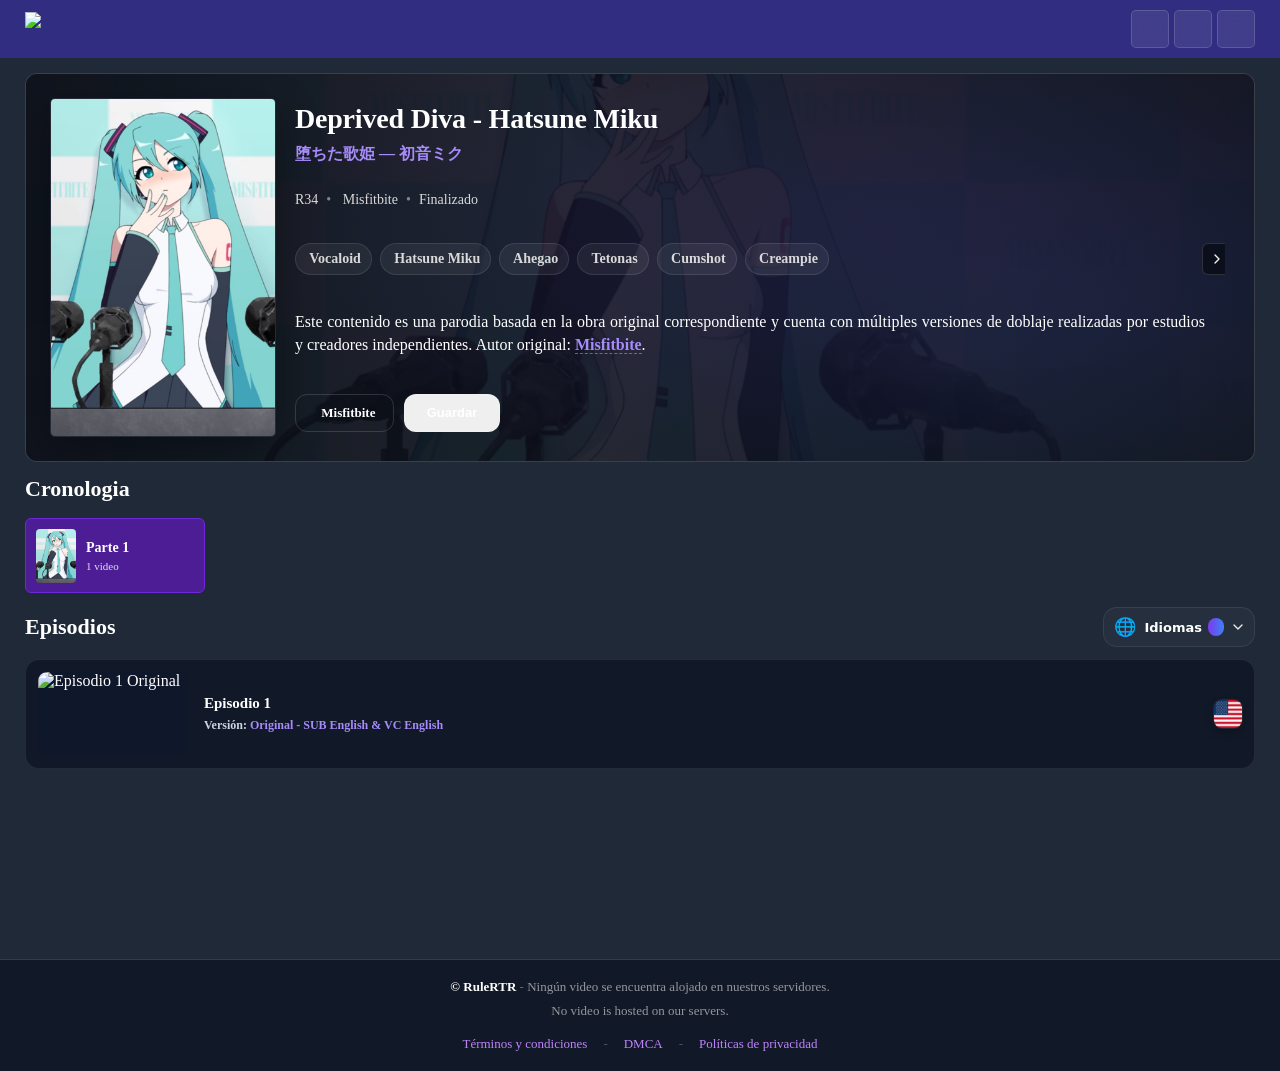
==== commit 05192cc6: "Update index.html" ====
--- a/r/1/index.html
+++ b/r/1/index.html
@@ -14,7 +14,7 @@
 <meta content='article' property='og:type'/>
 <meta content='RuleRTR' property='og:site_name'/>
 <meta content='Disfruta Deprived Diva - Hatsune Miku en excelente calidad...' property='og:description'/>
-<meta content='https://rule.sitiosrtr.com/assets/img/cover/1.webp' property='og:image'/>
+<meta content='https://rule.sitiosrtr.com/assets/img/cover/1.jpg' property='og:image'/>
 <meta content='es_ES' property='og:locale'/>
 <meta content='en_US' property='og:locale:alternate'/>
 <meta content='en_GB' property='og:locale:alternate'/>
@@ -233,12 +233,12 @@
     <!-- HERO -->
     <section class="rtr-hero"
        
-       style="--bg:url('/assets/img/cover/1.webp')"
+       style="--bg:url('/assets/img/cover/1.jpg')"
       
         data-rtr-item
         data-id="1"
         data-titulo="Deprived Diva - Hatsune Miku"
-        data-imagen="/assets/img/cover/1.webp"
+        data-imagen="/assets/img/cover/1.jpg"
         data-url="/r/1"
         data-badge="R34">
 
@@ -247,7 +247,7 @@
         <!-- Portada -->
         <div class="rtr-cover">
           <img
-            src="/assets/img/banner/1.webp"
+            src="/assets/img/banner/1.jpg"
             alt="Portada">
         </div>
 
@@ -323,7 +323,7 @@
       <nav class="rtr-seasons">
 
         <a class="rtr-season active" href="/1">
-          <img src="/assets/img/cover/1.webp" alt="Temporada 1">
+          <img src="/assets/img/cover/1.jpg" alt="Temporada 1">
           <span>
             <strong>Parte 1</strong>
             <span>1 video</span>
@@ -375,7 +375,7 @@
         <!-- ORIGINAL: Episodio 1 -->
         <a class="rtr-ep-card" data-lang="original" href="/1/EN">
           <div class="rtr-ep-thumb">
-            <img src="/assets/img/thumb/1-1.webp" alt="Episodio 1 Original">
+            <img src="/assets/img/thumb/1-1.jpg" alt="Episodio 1 Original">
 
           </div>
           <div class="rtr-ep-info">
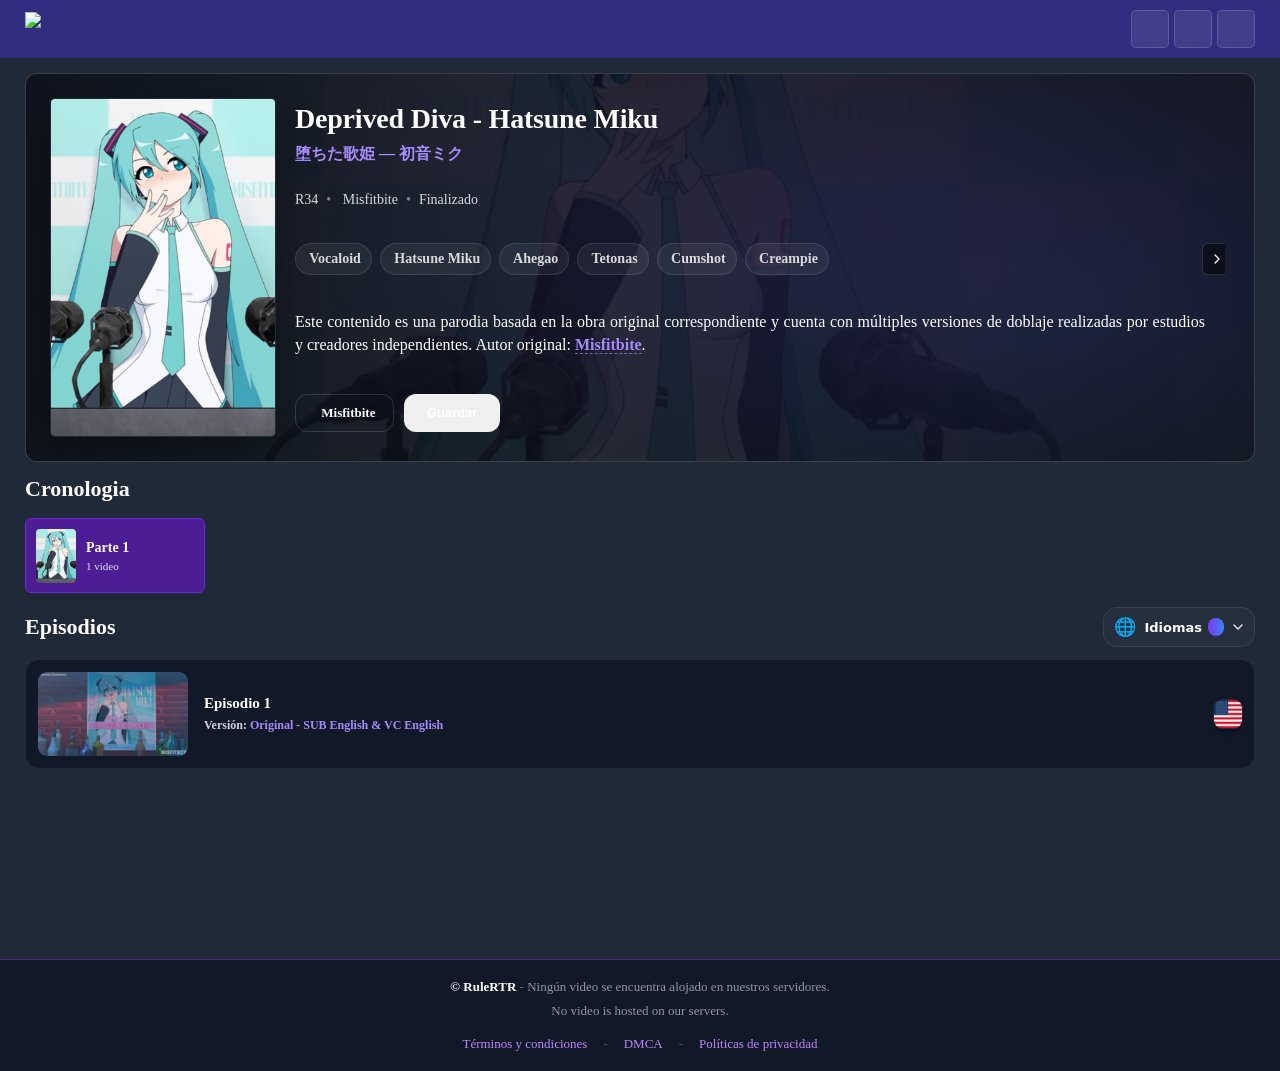
==== commit 124efc54: "Update index.html" ====
--- a/r/1/index.html
+++ b/r/1/index.html
@@ -373,7 +373,7 @@
 
 
         <!-- ORIGINAL: Episodio 1 -->
-        <a class="rtr-ep-card" data-lang="original" href="/1/EN">
+        <a class="rtr-ep-card" data-lang="original" href="r/1/EN">
           <div class="rtr-ep-thumb">
             <img src="/assets/img/thumb/1-1.jpg" alt="Episodio 1 Original">
 
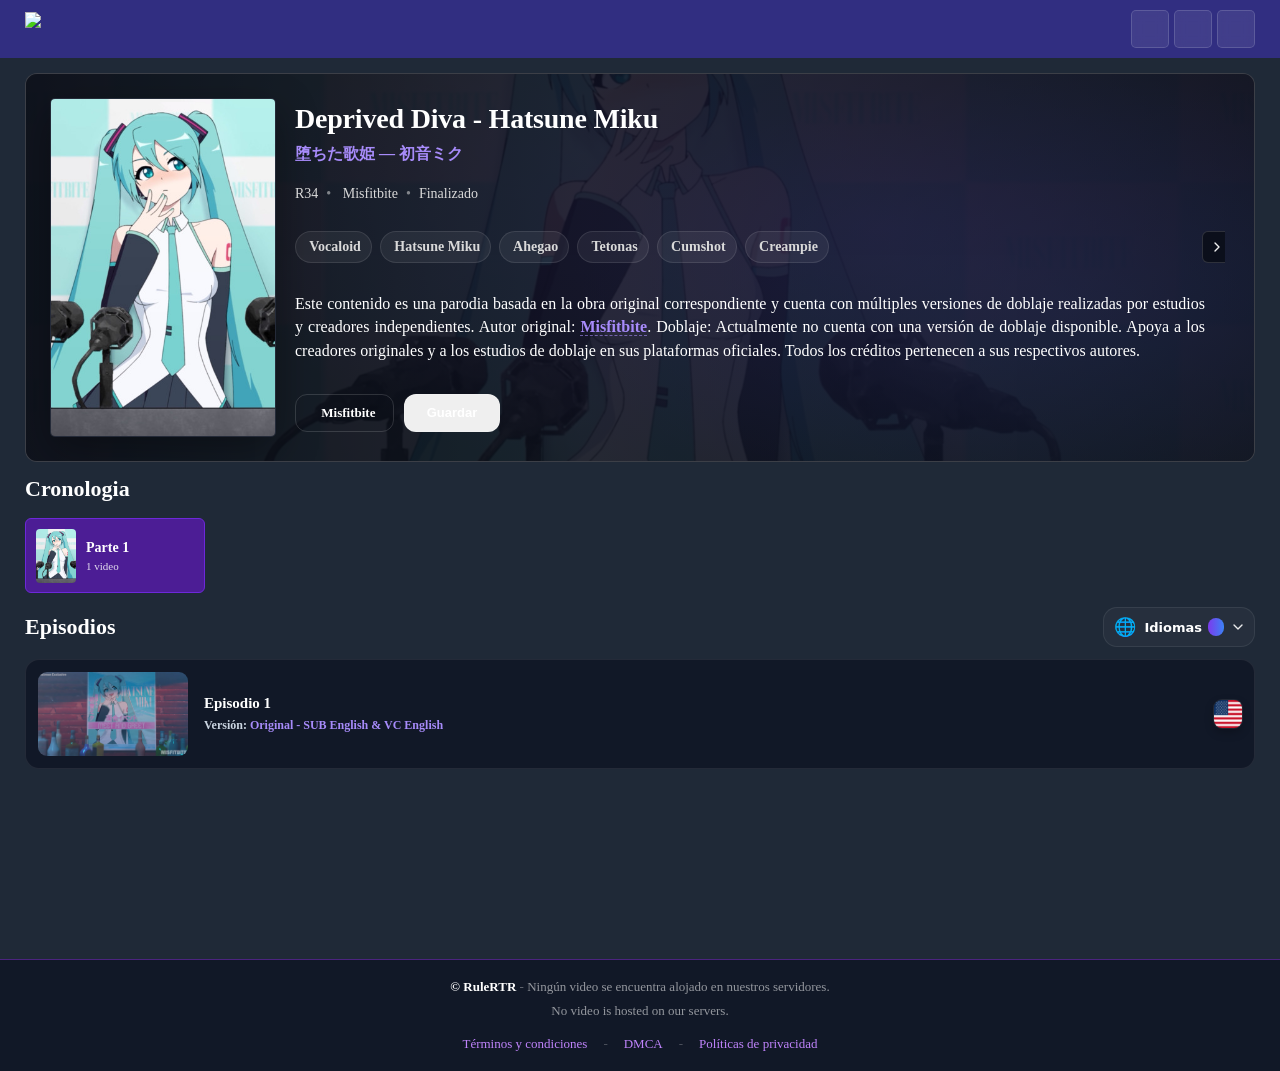
==== commit ed3ba2d7: "Update index.html" ====
--- a/r/1/index.html
+++ b/r/1/index.html
@@ -291,8 +291,10 @@
     </div>
 
     <p class="rtr-desc">
-        Este contenido es una parodia basada en la obra original correspondiente y cuenta con múltiples versiones de doblaje realizadas por estudios y creadores independientes. 
-        Autor original: <a href="https://www.patreon.com/Misfitbite" target="_blank" rel="noopener" style="color:#a78bfa;text-decoration:none;font-weight:700;border-bottom:1px dashed rgba(167,139,250,.6);">Misfitbite</a>. 
+Este contenido es una parodia basada en la obra original correspondiente y cuenta con múltiples versiones de doblaje realizadas por estudios y creadores independientes.
+Autor original: <a href="https://www.patreon.com/Misfitbite" target="_blank" rel="noopener" style="color:#a78bfa;text-decoration:none;font-weight:700;border-bottom:1px dashed rgba(167,139,250,.6);">Misfitbite</a>.
+Doblaje: Actualmente no cuenta con una versión de doblaje disponible.
+Apoya a los creadores originales y a los estudios de doblaje en sus plataformas oficiales. Todos los créditos pertenecen a sus respectivos autores.
     </p>
   <div class="rtr-info-bottom">
 
@@ -373,7 +375,7 @@
 
 
         <!-- ORIGINAL: Episodio 1 -->
-        <a class="rtr-ep-card" data-lang="original" href="r/1/EN">
+        <a class="rtr-ep-card" data-lang="original" href="/r/1/EN">
           <div class="rtr-ep-thumb">
             <img src="/assets/img/thumb/1-1.jpg" alt="Episodio 1 Original">
 
